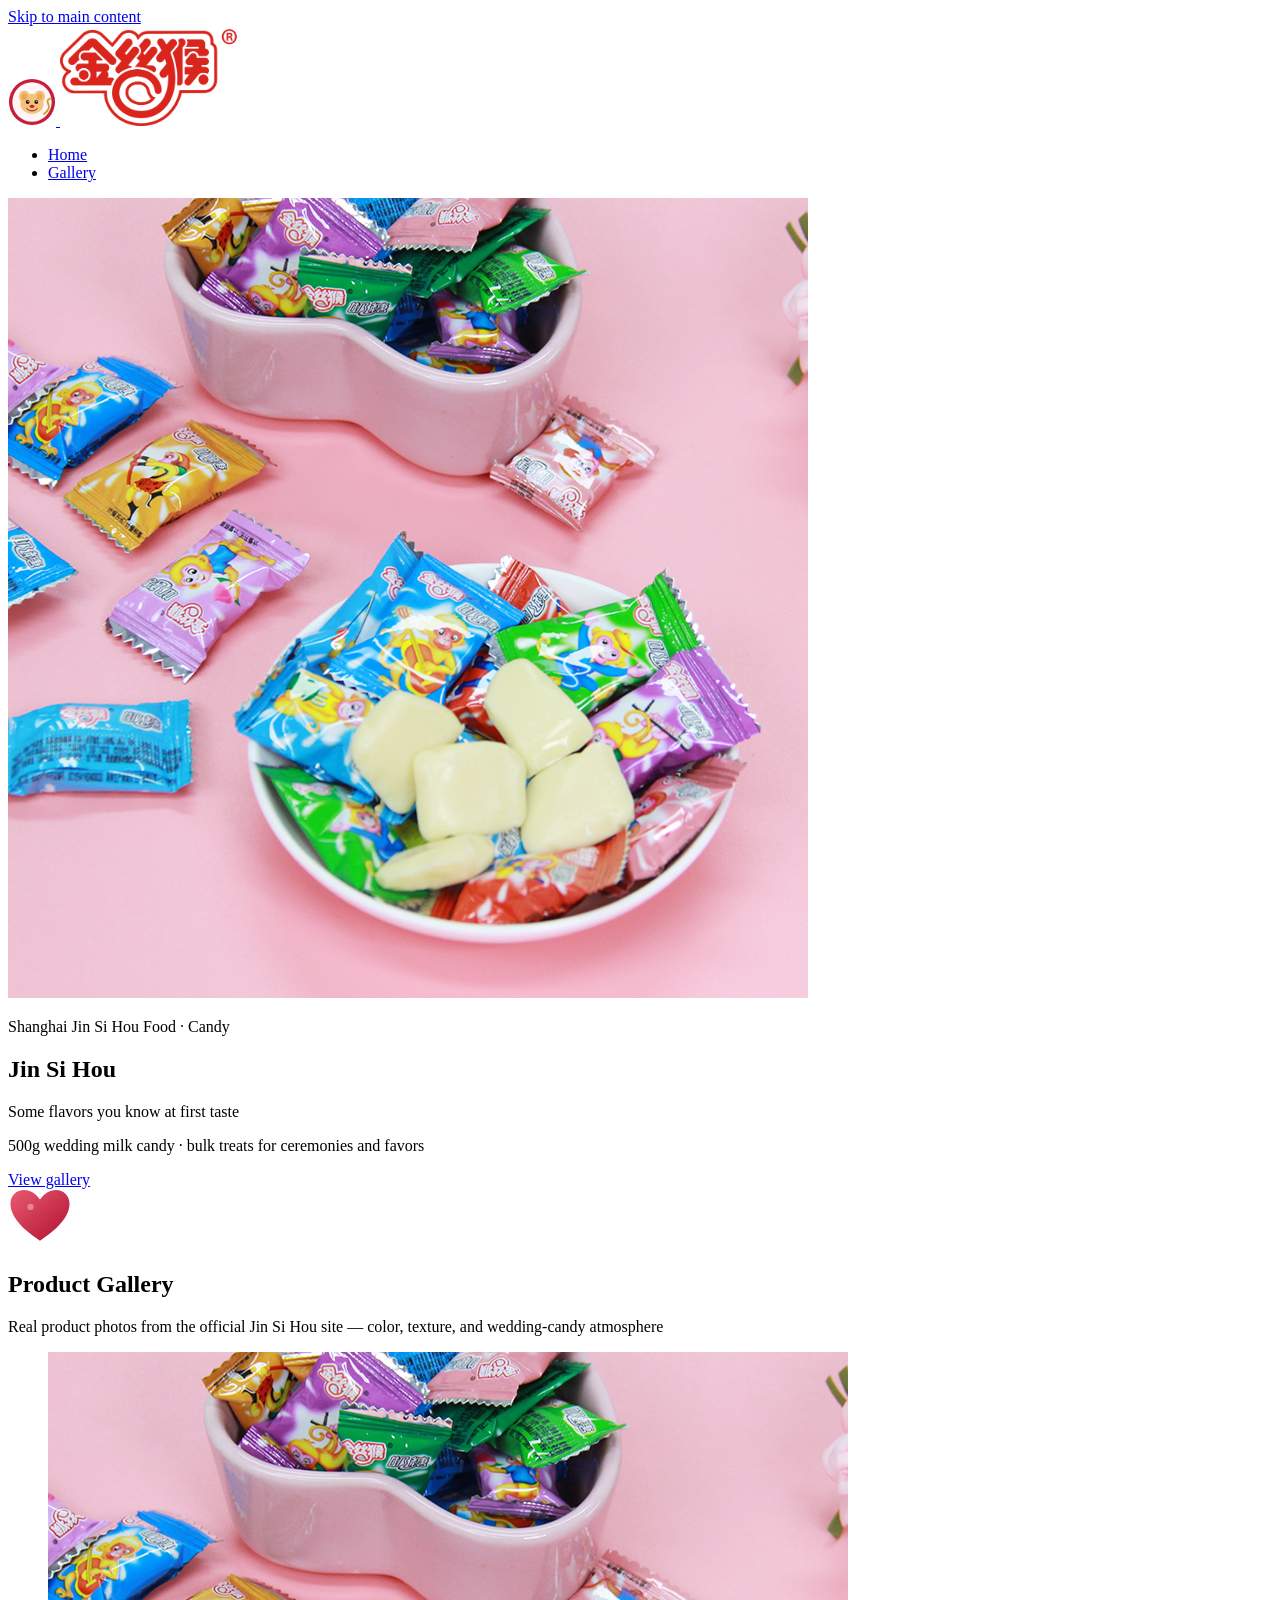
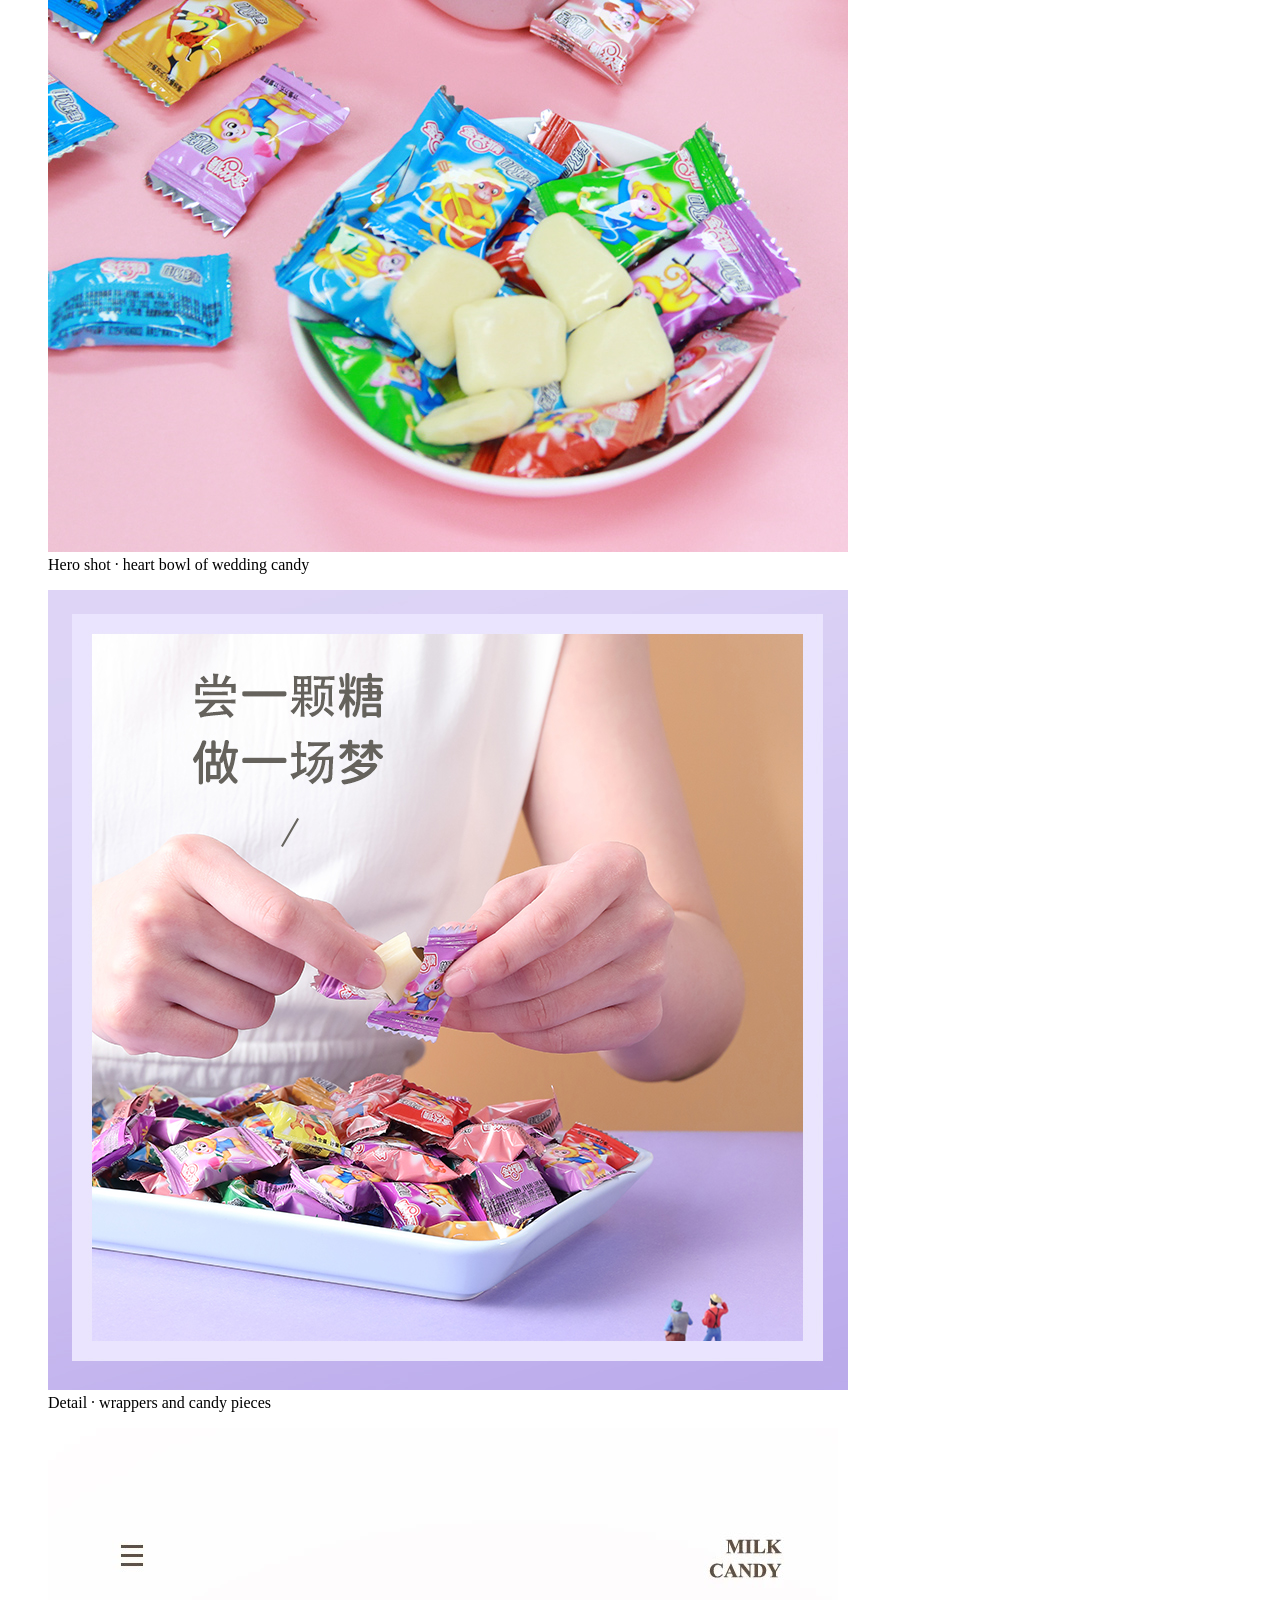
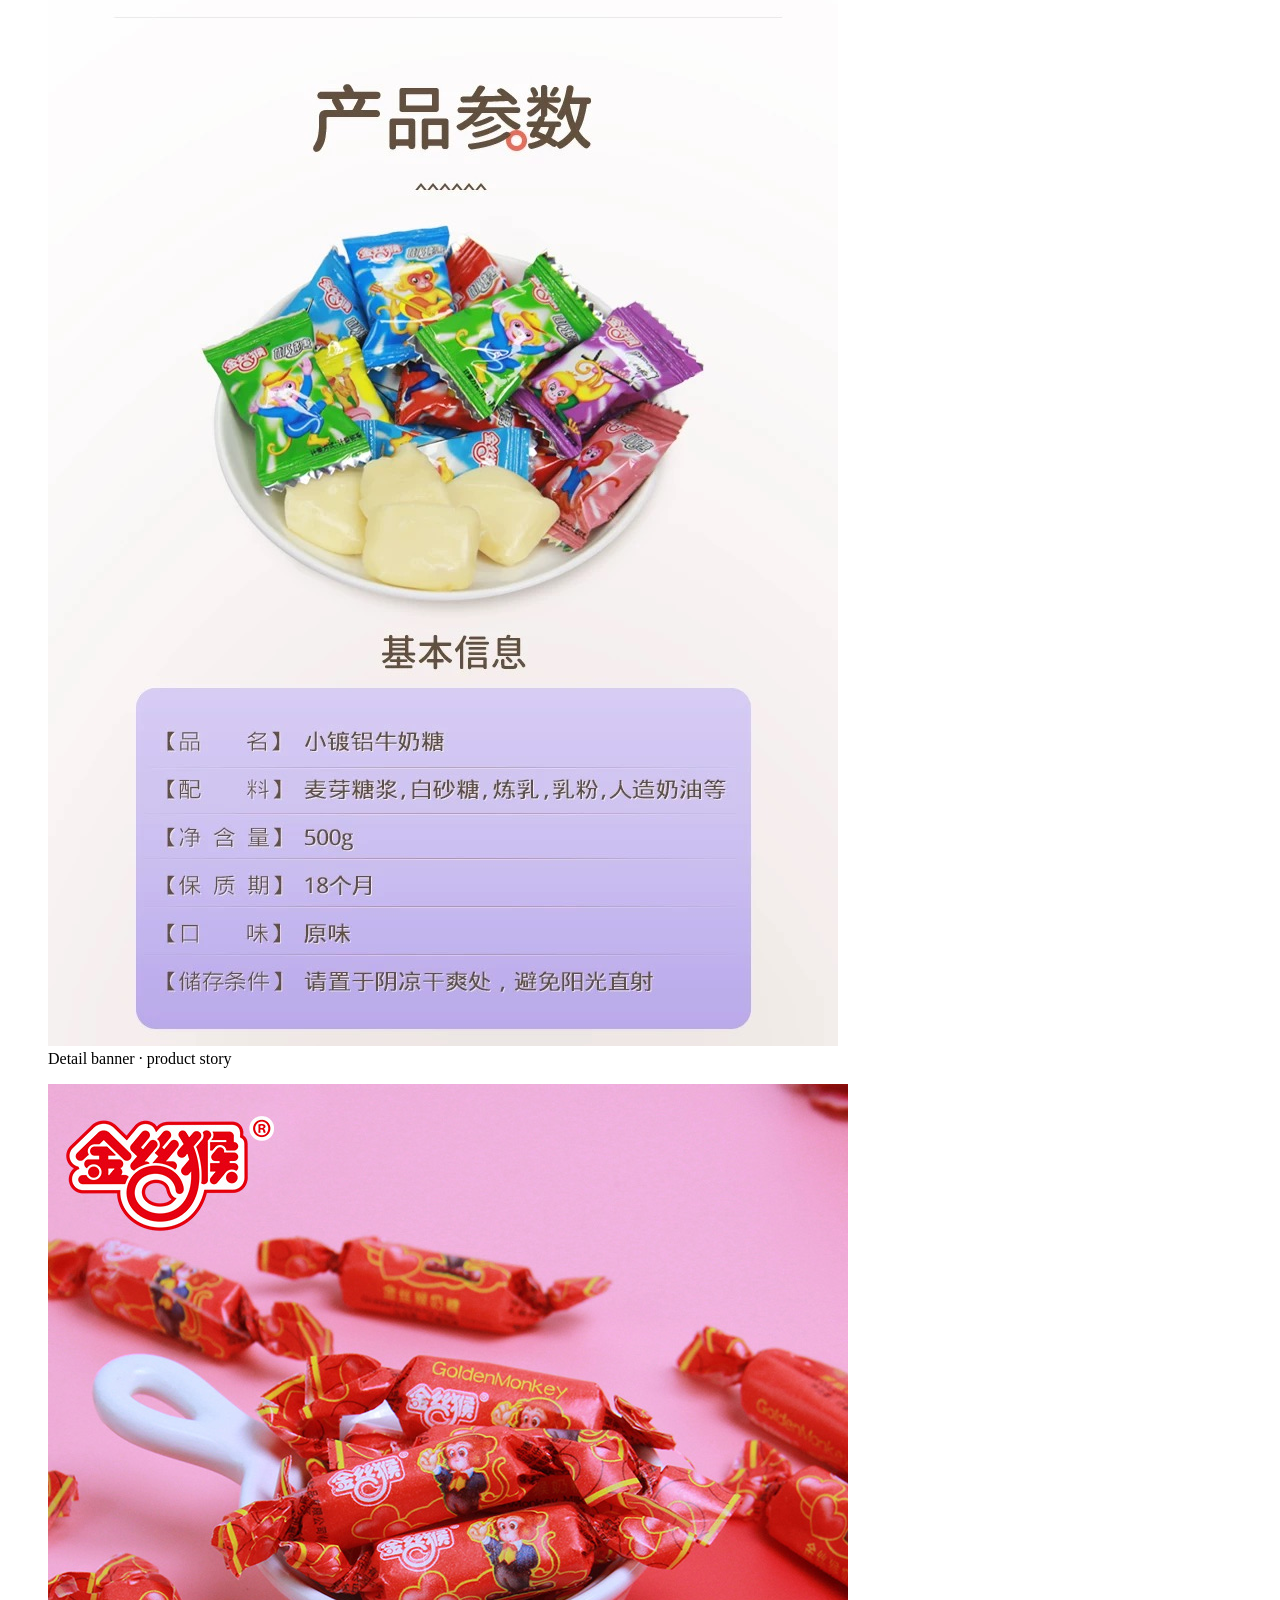
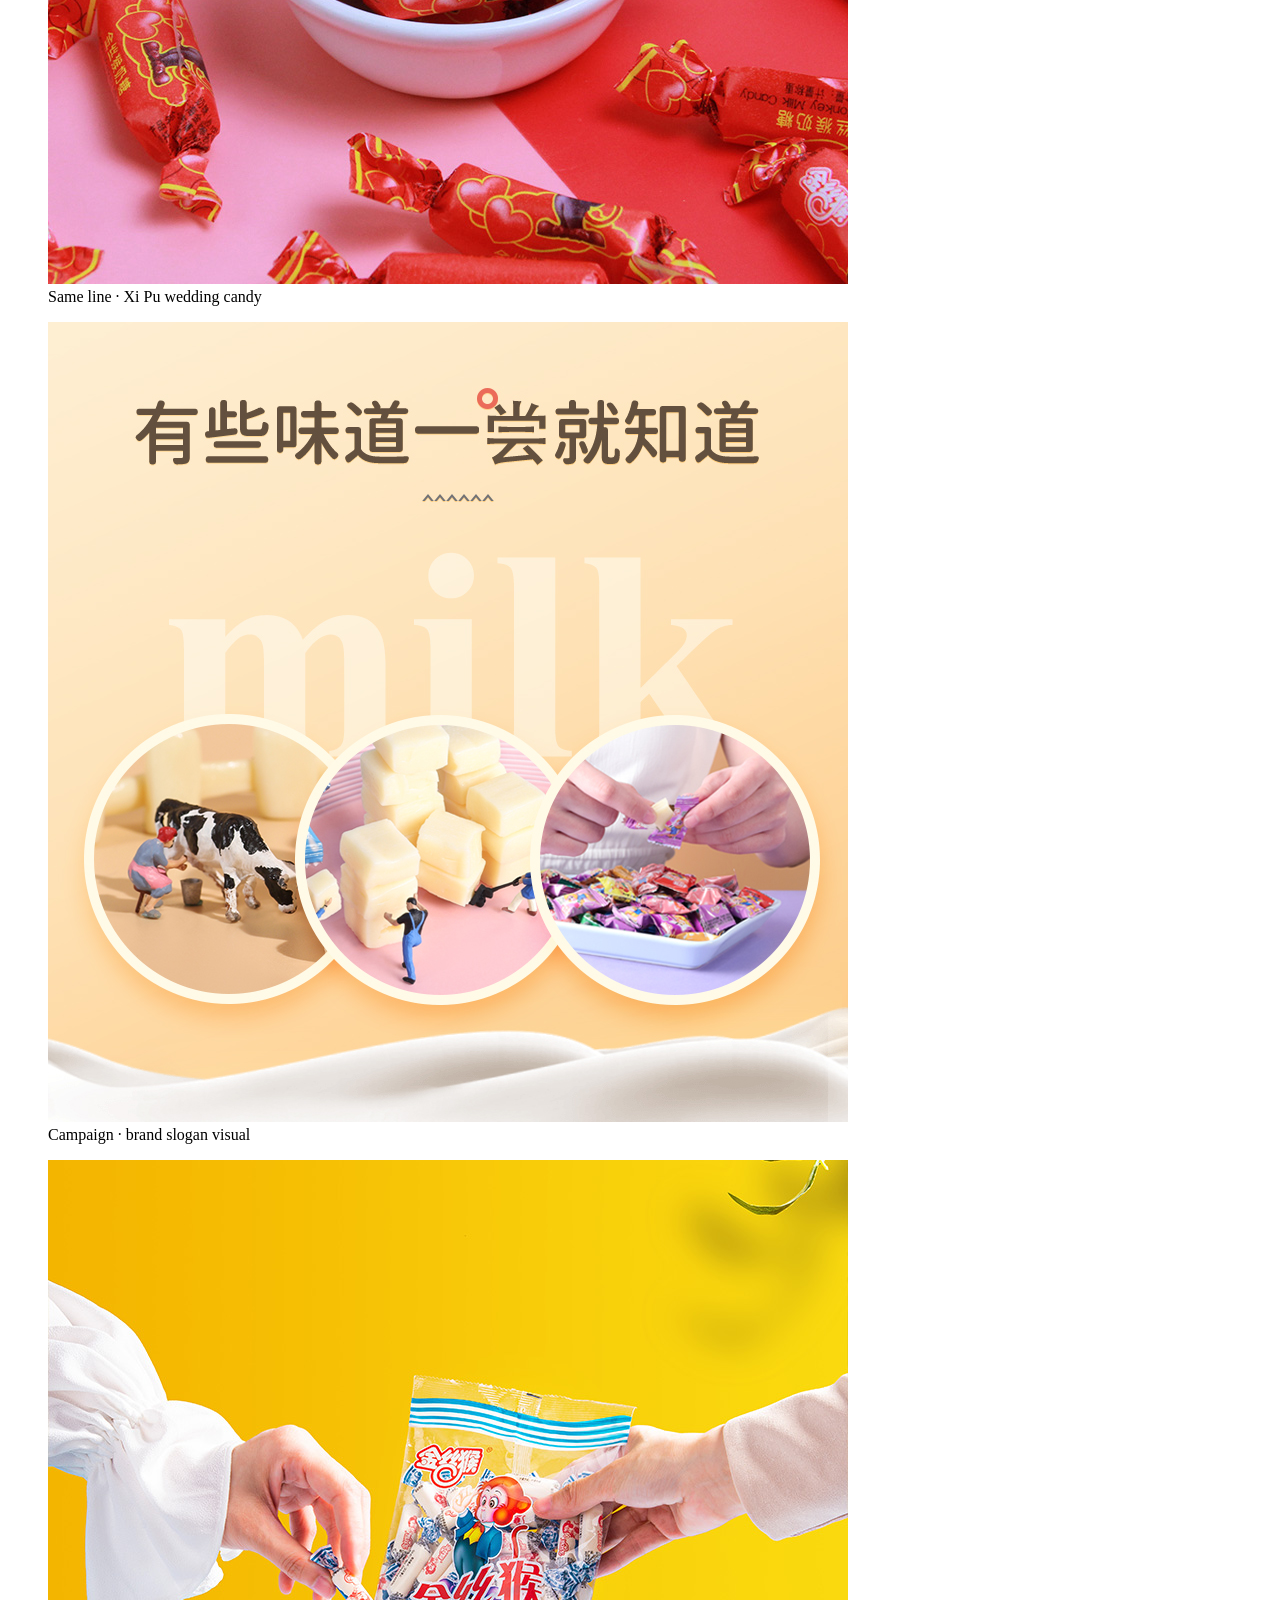
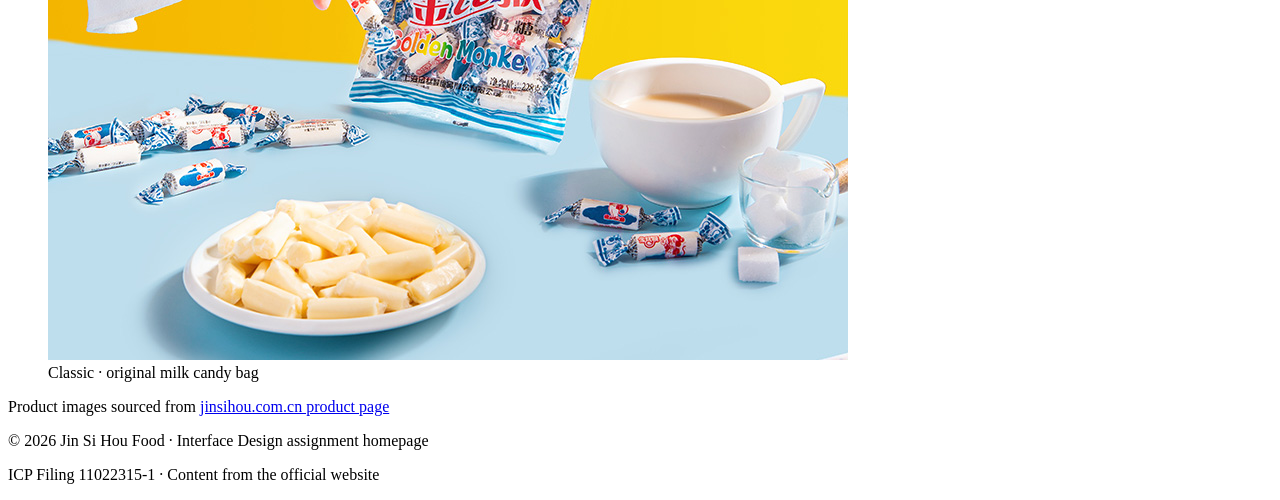
==== labs/interface-design/index.html @ 115ad5c9 "feat: add initial SVG assets and index.html for interface design" ====
<!doctype html>
<html lang="en">
	<head>
		<meta charset="UTF-8" />
		<meta name="viewport" content="width=device-width, initial-scale=1.0" />
		<meta
			name="description"
			content="Jin Si Hou 500g wedding milk candy — a classic Chinese milk candy for weddings, celebrations, and sweet favors."
		/>
		<meta
			name="keywords"
			content="Jin Si Hou, Golden Monkey, wedding candy, milk candy, Chinese candy, Shanghai Jin Si Hou Food"
		/>
		<meta name="author" content="Interface Design Assignment" />
		<meta name="robots" content="noindex, nofollow" />
		<title>Jin Si Hou Candy | Home</title>
		<!-- Two custom Google Fonts: display + body -->
		<link
			href="https://fonts.googleapis.com/css2?family=Fraunces:opsz,wght@9..144,500;9..144,700&amp;family=Outfit:wght@400;500;700&amp;display=swap"
			rel="stylesheet"
		/>
		<link rel="stylesheet" href="css/styles.css" />
	</head>
	<body>
		<!-- Skip link for keyboard / accessibility -->
		<a class="skip-link" href="#main-content">Skip to main content</a>

		<!--  SITE HEADER  -->
		<header class="site-header">
			<div class="header-inner">
				<a class="brand" href="#top" aria-label="Jin Si Hou Wedding Candy home">
					<img
						class="brand-mark"
						src="svg/monkey-mark.svg"
						width="48"
						height="48"
						alt="Jin Si Hou mascot mark"
					/>
					<img
						class="brand-logo"
						src="images/logo.png"
						width="180"
						height="100"
						alt="Jin Si Hou"
					/>
				</a>
				<!-- Primary navigation: Home + Gallery only -->
				<nav class="primary-nav" aria-label="Primary">
					<ul>
						<li><a href="#top">Home</a></li>
						<li><a href="#gallery">Gallery</a></li>
					</ul>
				</nav>
			</div>
		</header>

		<main id="main-content">
			<!--  HOME / HERO  -->
			<section class="hero" id="top" aria-labelledby="hero-heading">
				<div class="hero-media">
					<img
						src="images/product-main.jpg"
						width="800"
						height="800"
						alt="Colorful Jin Si Hou milk candy wrappers and creamy candies in a pink heart-shaped bowl"
					/>
				</div>
				<div class="hero-copy">
					<p class="hero-eyebrow">Shanghai Jin Si Hou Food · Candy</p>
					<h1 id="hero-heading">Jin Si Hou</h1>
					<p class="hero-tagline">Some flavors you know at first taste</p>
					<p class="hero-lead">
						500g wedding milk candy · bulk treats for ceremonies and favors
					</p>
					<div class="hero-actions">
						<a class="btn btn-primary" href="#gallery">View gallery</a>
					</div>
				</div>
				<!-- Floating SVG accents for engagement -->
				<img
					class="hero-deco hero-deco-heart"
					src="svg/candy-heart.svg"
					width="64"
					height="58"
					alt=""
					aria-hidden="true"
				/>
			
			</section>

			<!--  PRODUCT GALLERY  -->
			<section
				class="section gallery"
				id="gallery"
				aria-labelledby="gallery-heading"
			>
				<div class="section-inner">
					<header class="section-header">
						<h2 id="gallery-heading">Product Gallery</h2>
						<p>
							Real product photos from the official Jin Si Hou site — color,
							texture, and wedding-candy atmosphere
						</p>
					</header>
					<div class="gallery-grid">
						<figure>
							<img
								src="images/product-main.jpg"
								width="800"
								height="800"
								alt="Jin Si Hou milk candy in a heart-shaped bowl"
							/>
							<figcaption>Hero shot · heart bowl of wedding candy</figcaption>
						</figure>
						<figure>
							<img
								src="images/product-detail-2.jpg"
								width="800"
								height="800"
								alt="Close-up of Jin Si Hou milk candy packaging and pieces"
							/>
							<figcaption>Detail · wrappers and candy pieces</figcaption>
						</figure>
						<figure>
							<img
								src="images/product-banner.jpg"
								width="790"
								height="1218"
								alt="Jin Si Hou milk candy product detail banner"
							/>
							<figcaption>Detail banner · product story</figcaption>
						</figure>
						<figure>
							<img
								src="images/related-xipu.jpg"
								width="800"
								height="800"
								alt="Jin Si Hou Xi Pu wedding candy 500g"
							/>
							<figcaption>Same line · Xi Pu wedding candy</figcaption>
						</figure>
						<figure>
							<img
								src="images/product-detail-1.jpg"
								width="800"
								height="800"
								alt="Jin Si Hou campaign art: some flavors you know at first taste"
							/>
							<figcaption>Campaign · brand slogan visual</figcaption>
						</figure>
						<figure>
							<img
								src="images/related-classic.jpg"
								width="800"
								height="800"
								alt="Classic original-flavor Jin Si Hou milk candy bag"
							/>
							<figcaption>Classic · original milk candy bag</figcaption>
						</figure>
					</div>
					<p class="source-note gallery-source">
						Product images sourced from
						<a
							href="http://www.jinsihou.com.cn/page12?product_id=38"
							rel="noopener noreferrer"
							target="_blank"
							>jinsihou.com.cn product page</a
						>
					</p>
				</div>
			</section>
		</main>

		<!--  FOOTER: logo + company info + contact form  -->
		<footer class="site-footer">
			<div class="footer-bottom">
				<p>
					&copy; 2026 Jin Si Hou Food · Interface Design assignment homepage
				</p>
				<p>ICP Filing 11022315-1 · Content from the official website</p>
			</div>
		</footer>
	</body>
</html>
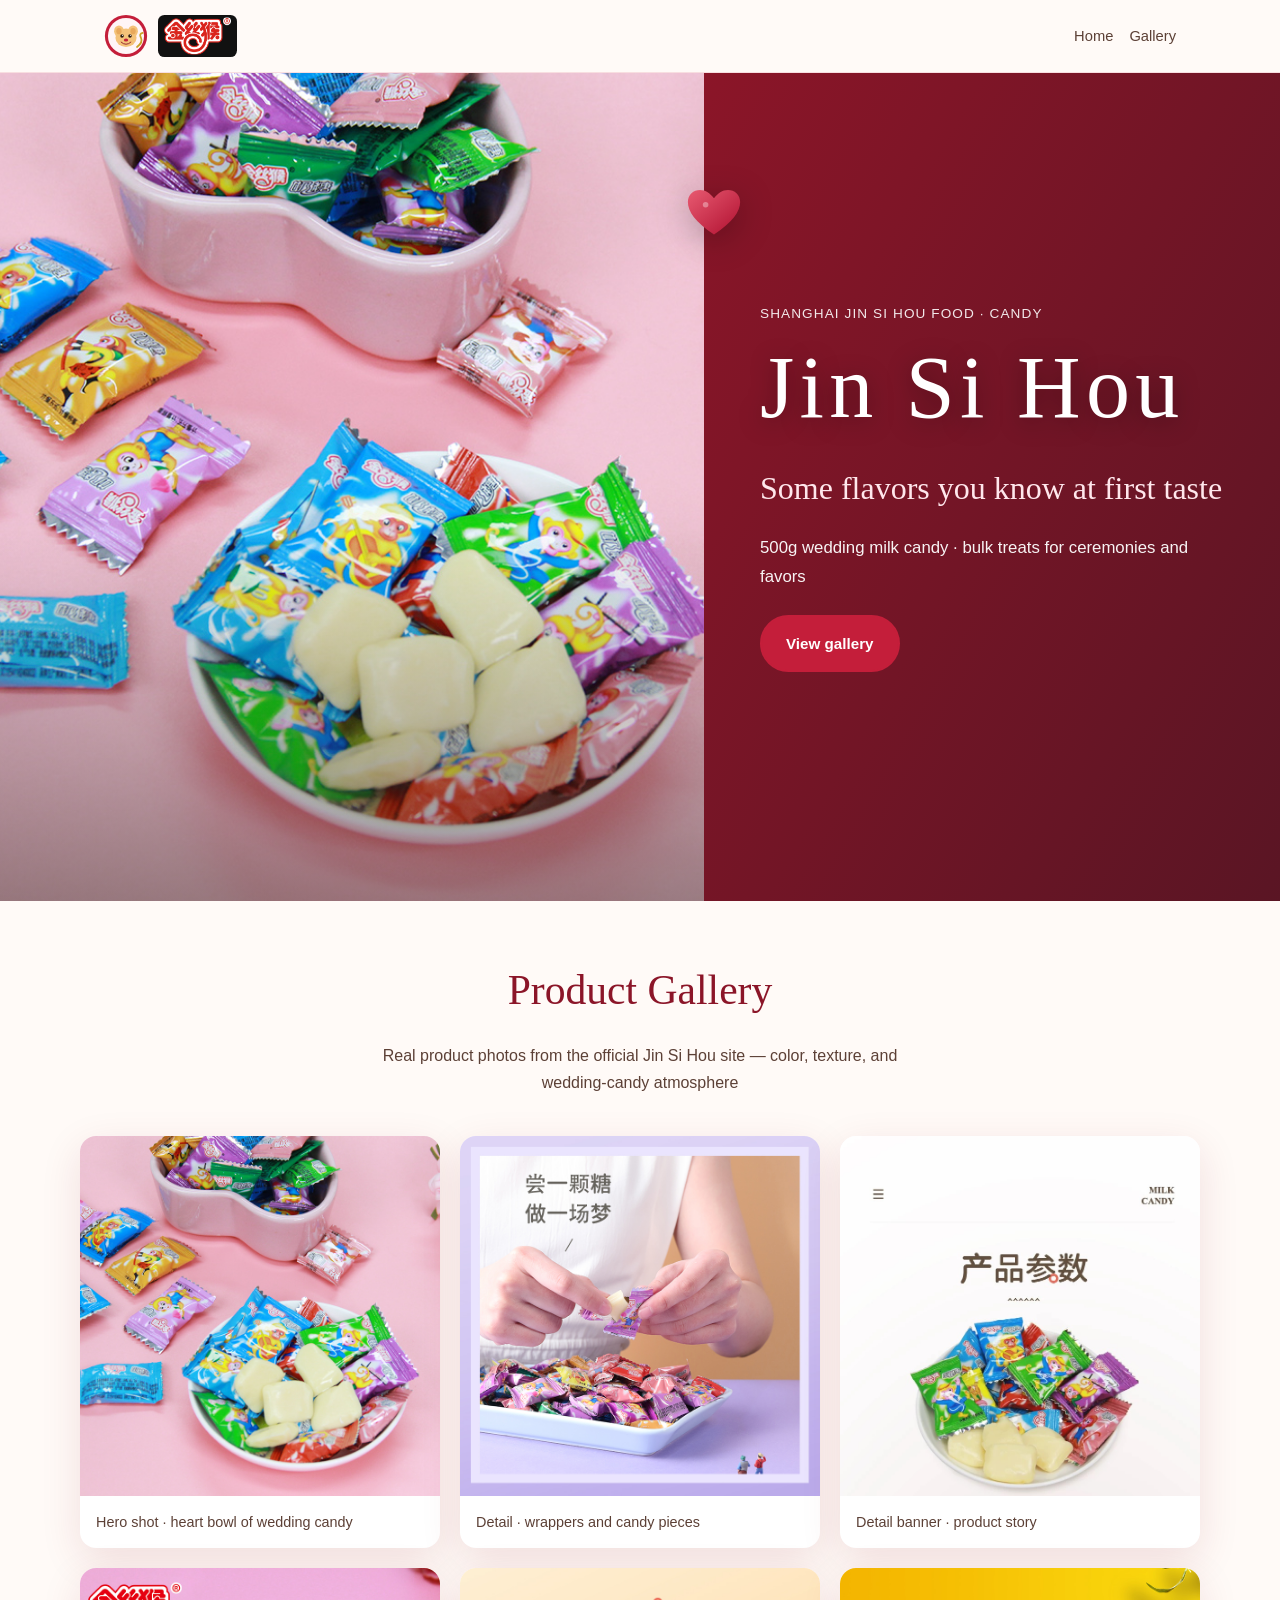
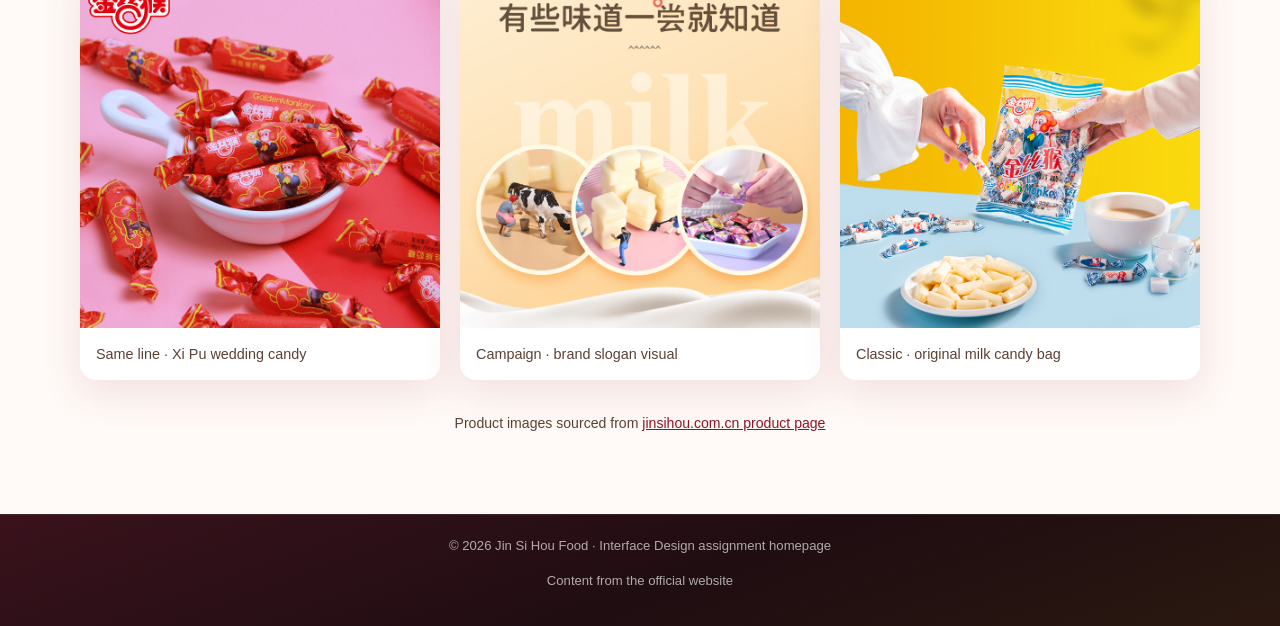
==== commit 45dabc68: "fix: update footer content to remove ICP filing information" ====
--- a/labs/interface-design/index.html
+++ b/labs/interface-design/index.html
@@ -177,7 +177,7 @@
 				<p>
 					&copy; 2026 Jin Si Hou Food · Interface Design assignment homepage
 				</p>
-				<p>ICP Filing 11022315-1 · Content from the official website</p>
+				<p>Content from the official website</p>
 			</div>
 		</footer>
 	</body>
--- a/labs/interface-design/css/styles.css
+++ b/labs/interface-design/css/styles.css
@@ -0,0 +1,683 @@
+/* ---------- CSS Custom Properties ---------- */
+:root {
+	--brand-red: #c41e3a;
+	--brand-red-dark: #8b1528;
+	--blush: #fff0f4;
+	--blush-deep: #ffd6e0;
+	--ink: #2a1810;
+	--ink-soft: #5c4036;
+	--gold: #c9a227;
+	--milk: #fffaf7;
+	--white: #ffffff;
+	--shadow: 0 12px 40px rgba(139, 21, 40, 0.12);
+	--radius: 1rem;
+	--font-display: 'Fraunces', Georgia, serif;
+	--font-body: 'Outfit', 'Segoe UI', sans-serif;
+	--max-width: 1120px;
+	--header-h: 4.5rem;
+}
+
+/* ---------- Reset & base ---------- */
+*,
+*::before,
+*::after {
+	box-sizing: border-box;
+}
+
+html {
+	scroll-behavior: smooth;
+}
+
+body {
+	margin: 0;
+	font-family: var(--font-body);
+	font-size: 1rem;
+	line-height: 1.7;
+	color: var(--ink);
+	background: var(--milk);
+}
+
+img {
+	max-width: 100%;
+	height: auto;
+	display: block;
+}
+
+a {
+	color: var(--brand-red-dark);
+}
+
+a:hover,
+a:focus-visible {
+	color: var(--brand-red);
+}
+
+h1,
+h2,
+h3 {
+	font-family: var(--font-display);
+	font-weight: 400;
+	line-height: 1.25;
+	margin: 0 0 0.6em;
+}
+
+p {
+	margin: 0 0 1em;
+}
+
+ul {
+	margin: 0;
+	padding: 0;
+	list-style: none;
+}
+
+/* Accessibility: skip link */
+.skip-link {
+	position: absolute;
+	left: -999px;
+	top: 0;
+	background: var(--brand-red);
+	color: var(--white);
+	padding: 0.75rem 1rem;
+	z-index: 1000;
+}
+
+.skip-link:focus {
+	left: 1rem;
+	top: 1rem;
+}
+
+/*  Buttons  */
+.btn {
+	display: inline-flex;
+	align-items: center;
+	justify-content: center;
+	gap: 0.4rem;
+	padding: 0.85rem 1.5rem;
+	border-radius: 999px;
+	border: 2px solid transparent;
+	font-family: var(--font-body);
+	font-weight: 700;
+	font-size: 0.95rem;
+	text-decoration: none;
+	cursor: pointer;
+	transition:
+		transform 0.2s ease,
+		background-color 0.2s ease,
+		color 0.2s ease,
+		border-color 0.2s ease;
+}
+
+.btn:hover,
+.btn:focus-visible {
+	transform: translateY(-2px);
+}
+
+.btn-primary {
+	background: var(--brand-red);
+	color: var(--white);
+	border-color: var(--brand-red);
+}
+
+.btn-primary:hover,
+.btn-primary:focus-visible {
+	background: var(--brand-red-dark);
+	border-color: var(--brand-red-dark);
+	color: var(--white);
+}
+
+.btn-ghost {
+	background: transparent;
+	color: var(--white);
+	border-color: rgba(255, 255, 255, 0.75);
+}
+
+.btn-ghost:hover,
+.btn-ghost:focus-visible {
+	background: rgba(255, 255, 255, 0.15);
+	color: var(--white);
+}
+
+/* ---------- Header ---------- */
+.site-header {
+	position: sticky;
+	top: 0;
+	z-index: 100;
+	background: rgba(255, 250, 247, 0.92);
+	backdrop-filter: blur(10px);
+	border-bottom: 1px solid rgba(196, 30, 58, 0.12);
+}
+
+.header-inner {
+	max-width: var(--max-width);
+	margin: 0 auto;
+	min-height: var(--header-h);
+	padding: 0.6rem 1.25rem;
+	display: flex;
+	align-items: center;
+	justify-content: space-between;
+	gap: 1rem;
+}
+
+.brand {
+	display: flex;
+	align-items: center;
+	gap: 0.65rem;
+	text-decoration: none;
+	color: inherit;
+}
+
+.brand-mark {
+	width: 44px;
+	height: 44px;
+	flex-shrink: 0;
+}
+
+.brand-logo {
+	width: auto;
+	height: 42px;
+	object-fit: contain;
+	/* Logo source has dark background — frame it cleanly */
+	background: #111;
+	border-radius: 0.4rem;
+	padding: 0.15rem 0.35rem;
+}
+
+.primary-nav ul {
+	display: flex;
+	flex-wrap: wrap;
+	gap: 0.35rem 1rem;
+	justify-content: flex-end;
+}
+
+.primary-nav a {
+	font-size: 0.92rem;
+	font-weight: 500;
+	text-decoration: none;
+	color: var(--ink-soft);
+}
+
+.primary-nav a:hover,
+.primary-nav a:focus-visible {
+	color: var(--brand-red);
+}
+
+.hero {
+	position: relative;
+	display: grid;
+	min-height: calc(100vh - var(--header-h));
+	overflow: hidden;
+	background: var(--brand-red-dark);
+}
+
+.hero-media {
+	position: absolute;
+	inset: 0;
+}
+
+.hero-media img {
+	width: 100%;
+	height: 100%;
+	object-fit: cover;
+	object-position: center;
+}
+
+/* Soft gradient overlay so brand text stays readable */
+.hero-media::after {
+	content: '';
+	position: absolute;
+	inset: 0;
+	background: linear-gradient(
+		180deg,
+		transparent 55%,
+		rgba(42, 24, 16, 0.45) 100%
+	);
+}
+
+.hero-copy {
+	position: relative;
+	z-index: 2;
+	align-self: end;
+	max-width: 36rem;
+	padding: 3.5rem 1.5rem 3rem;
+	color: var(--white);
+}
+
+.hero-eyebrow {
+	margin: 0 0 0.5rem;
+	font-size: 0.85rem;
+	letter-spacing: 0.08em;
+	text-transform: uppercase;
+	opacity: 0.9;
+}
+
+.hero-copy h1 {
+	font-size: clamp(3rem, 10vw, 5.5rem);
+	margin: 0 0 0.2em;
+	letter-spacing: 0.06em;
+	text-shadow: 0 4px 24px rgba(0, 0, 0, 0.35);
+}
+
+.hero-tagline {
+	font-family: var(--font-display);
+	font-size: clamp(1.35rem, 3.5vw, 2rem);
+	margin: 0 0 0.6em;
+	color: #ffe7ec;
+}
+
+.hero-lead {
+	margin: 0 0 1.5rem;
+	font-size: 1.05rem;
+	max-width: 28rem;
+	opacity: 0.95;
+}
+
+.hero-actions {
+	display: flex;
+	flex-wrap: wrap;
+	gap: 0.75rem;
+}
+
+/* Decorative SVG motion accents */
+.hero-deco {
+	position: absolute;
+	z-index: 2;
+	/* Decorative only; keep out of tab order via aria-hidden in HTML */
+	filter: drop-shadow(0 8px 16px rgba(0, 0, 0, 0.25));
+	animation: floaty 4.5s ease-in-out infinite;
+}
+
+.hero-deco-heart {
+	top: 18%;
+	right: 12%;
+	width: 56px;
+}
+
+.hero-deco-candy {
+	bottom: 22%;
+	right: 8%;
+	width: 90px;
+	animation-delay: 1.2s;
+}
+
+@keyframes floaty {
+	0%,
+	100% {
+		transform: translateY(0);
+	}
+	50% {
+		transform: translateY(-12px);
+	}
+}
+
+/*  Shared section layout  */
+.section {
+	padding: 4rem 1.25rem;
+}
+
+.section-inner {
+	max-width: var(--max-width);
+	margin: 0 auto;
+}
+
+.section-header {
+	text-align: center;
+	margin-bottom: 2.5rem;
+}
+
+.section-header-left {
+	text-align: left;
+}
+
+.section-header h2 {
+	font-size: clamp(1.8rem, 4vw, 2.6rem);
+	color: var(--brand-red-dark);
+}
+
+.section-header p {
+	color: var(--ink-soft);
+	max-width: 36rem;
+	margin-left: auto;
+	margin-right: auto;
+}
+
+.section-header-left p {
+	margin-left: 0;
+}
+
+.section-icon {
+	margin: 0 auto 0.75rem;
+}
+
+.eyebrow {
+	font-size: 0.8rem;
+	letter-spacing: 0.12em;
+	text-transform: uppercase;
+	color: var(--gold);
+	margin-bottom: 0.35rem;
+}
+
+/* ---------- Product feature ---------- */
+.product {
+	background: var(--blush);
+}
+
+.product-feature {
+	display: grid;
+	gap: 2rem;
+	align-items: center;
+	margin-bottom: 3rem;
+}
+
+.product-feature-media {
+	margin: 0;
+	border-radius: var(--radius);
+	overflow: hidden;
+	box-shadow: var(--shadow);
+	background: var(--white);
+}
+
+.product-feature-media img {
+	width: 100%;
+}
+
+.product-feature-media figcaption {
+	padding: 0.75rem 1rem;
+	font-size: 0.9rem;
+	color: var(--ink-soft);
+}
+
+.product-feature-body h3 {
+	font-size: 1.75rem;
+	color: var(--brand-red-dark);
+}
+
+.feature-list {
+	display: grid;
+	gap: 0.85rem;
+	margin: 1.5rem 0;
+}
+
+.feature-list li {
+	display: grid;
+	grid-template-columns: 5.5rem 1fr;
+	gap: 0.75rem;
+	padding: 0.85rem 1rem;
+	background: var(--white);
+	border-radius: 0.75rem;
+	border-left: 4px solid var(--brand-red);
+}
+
+.feature-list strong {
+	color: var(--brand-red);
+}
+
+.source-note {
+	font-size: 0.88rem;
+	color: var(--ink-soft);
+}
+
+/* Reason cards — interaction containers for scanning benefits */
+.reason-grid {
+	display: grid;
+	gap: 1.25rem;
+}
+
+.reason-card {
+	background: var(--white);
+	border-radius: var(--radius);
+	padding: 1.5rem;
+	box-shadow: var(--shadow);
+	transition: transform 0.25s ease;
+}
+
+.reason-card:hover {
+	transform: translateY(-4px);
+}
+
+.reason-card img {
+	margin-bottom: 0.75rem;
+}
+
+.reason-card h3 {
+	font-size: 1.35rem;
+	color: var(--brand-red-dark);
+}
+
+/* ---------- Gallery ---------- */
+.gallery-grid {
+	display: grid;
+	gap: 1.25rem;
+}
+
+.gallery-grid figure {
+	margin: 0;
+	background: var(--white);
+	border-radius: var(--radius);
+	overflow: hidden;
+	box-shadow: var(--shadow);
+}
+
+.gallery-grid img {
+	width: 100%;
+	aspect-ratio: 1 / 1;
+	object-fit: cover;
+}
+
+/* Tall banner image gets a different crop treatment */
+.gallery-grid figure:nth-child(3) img {
+	aspect-ratio: 3 / 4;
+	object-position: top;
+}
+
+.gallery-grid figcaption {
+	padding: 0.85rem 1rem;
+	font-size: 0.9rem;
+	color: var(--ink-soft);
+}
+
+.gallery-source {
+	text-align: center;
+	margin-top: 2rem;
+	font-size: 0.88rem;
+	color: var(--ink-soft);
+}
+
+/*  Brand story  */
+.story-layout {
+	display: grid;
+	gap: 2rem;
+}
+
+.story-copy h3 {
+	font-size: 1.5rem;
+	color: var(--brand-red-dark);
+}
+
+.story-aside {
+	background: var(--brand-red-dark);
+	color: var(--white);
+	border-radius: var(--radius);
+	padding: 1.75rem;
+}
+
+.story-aside h3 {
+	color: #ffe7ec;
+}
+
+.category-list {
+	display: flex;
+	flex-wrap: wrap;
+	gap: 0.5rem;
+	margin: 1rem 0 1.5rem;
+}
+
+.category-list li {
+	padding: 0.35rem 0.75rem;
+	border: 1px solid rgba(255, 255, 255, 0.35);
+	border-radius: 999px;
+	font-size: 0.85rem;
+}
+
+/* Related products  */
+.related {
+	background: var(--blush);
+}
+
+.related-grid {
+	display: grid;
+	gap: 1.25rem;
+}
+
+.related-grid article {
+	background: var(--white);
+	border-radius: var(--radius);
+	overflow: hidden;
+	box-shadow: var(--shadow);
+	transition: transform 0.25s ease;
+}
+
+.related-grid article:hover {
+	transform: translateY(-4px);
+}
+
+.related-grid img {
+	width: 100%;
+	aspect-ratio: 1 / 1;
+	object-fit: cover;
+}
+
+.related-grid h3,
+.related-grid p {
+	padding-left: 1rem;
+	padding-right: 1rem;
+}
+
+.related-grid h3 {
+	margin-top: 1rem;
+	font-size: 1.2rem;
+	color: var(--brand-red-dark);
+}
+
+.related-grid p {
+	padding-bottom: 1.25rem;
+	font-size: 0.92rem;
+	color: var(--ink-soft);
+}
+
+/* ---------- Footer ---------- */
+.site-footer {
+	background: linear-gradient(160deg, #3a121c 0%, #1f0d12 55%, #2a1810 100%);
+	color: rgba(255, 255, 255, 0.92);
+}
+
+.footer-bottom {
+	border-top: 1px solid rgba(255, 255, 255, 0.12);
+	padding: 1.25rem;
+	text-align: center;
+	font-size: 0.82rem;
+	opacity: 0.7;
+}
+
+/* 
+   Responsive breakpoints — major viewports
+ */
+@media (min-width: 768px) {
+	.hero-copy {
+		padding: 4.5rem 3rem 4rem;
+	}
+
+	.product-feature {
+		grid-template-columns: 1fr 1fr;
+	}
+
+	.reason-grid {
+		grid-template-columns: repeat(3, 1fr);
+	}
+
+	.gallery-grid {
+		grid-template-columns: repeat(2, 1fr);
+	}
+}
+
+/* Desktop */
+@media (min-width: 1024px) {
+	.header-inner {
+		padding-left: 1.5rem;
+		padding-right: 1.5rem;
+	}
+
+	.hero {
+		grid-template-columns: 1.1fr 0.9fr;
+	}
+
+	.hero-media {
+		position: relative;
+		min-height: calc(100vh - var(--header-h));
+	}
+
+	.hero-copy {
+		align-self: center;
+		background: linear-gradient(120deg, var(--brand-red-dark), #5a1524);
+		min-height: calc(100vh - var(--header-h));
+		display: flex;
+		flex-direction: column;
+		justify-content: center;
+		padding: 3rem 3.5rem;
+		max-width: none;
+	}
+
+	.hero-deco-heart {
+		right: 42%;
+		top: 14%;
+	}
+
+	.hero-deco-candy {
+		right: 8%;
+		bottom: 18%;
+	}
+
+	.gallery-grid {
+		grid-template-columns: repeat(3, 1fr);
+	}
+
+	.gallery-grid figure:nth-child(3) img {
+		aspect-ratio: 1 / 1;
+	}
+
+	.related-grid {
+		grid-template-columns: repeat(4, 1fr);
+	}
+
+	.footer-inner {
+		grid-template-columns: 0.9fr 1.1fr 1.1fr;
+	}
+
+	.footer-form-wrap {
+		grid-column: auto;
+	}
+}
+
+/* Small phones */
+@media (max-width: 480px) {
+	.primary-nav ul {
+		gap: 0.25rem 0.65rem;
+	}
+
+	.primary-nav a {
+		font-size: 0.8rem;
+	}
+
+	.brand-logo {
+		height: 34px;
+	}
+
+	.feature-list li {
+		grid-template-columns: 1fr;
+	}
+
+	.hero-deco {
+		display: none; /* reduce clutter on very small screens */
+	}
+}
+
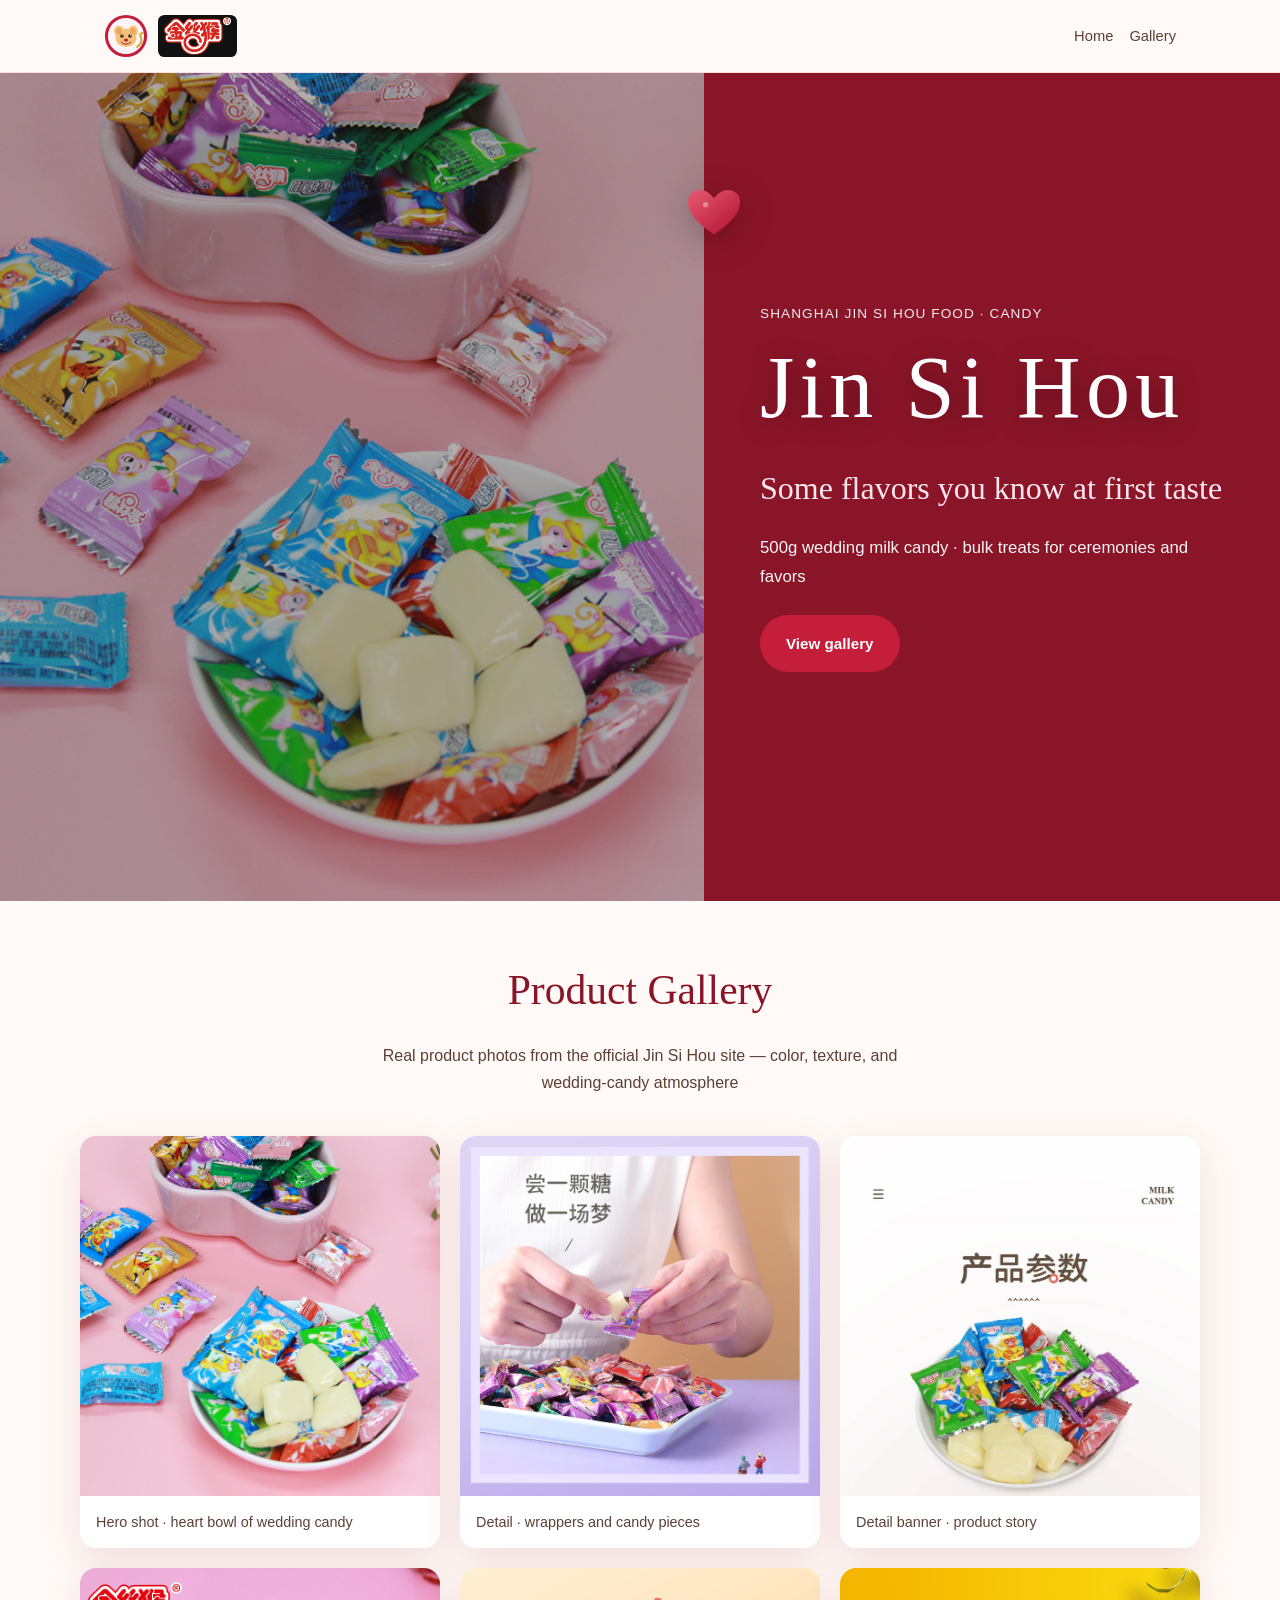
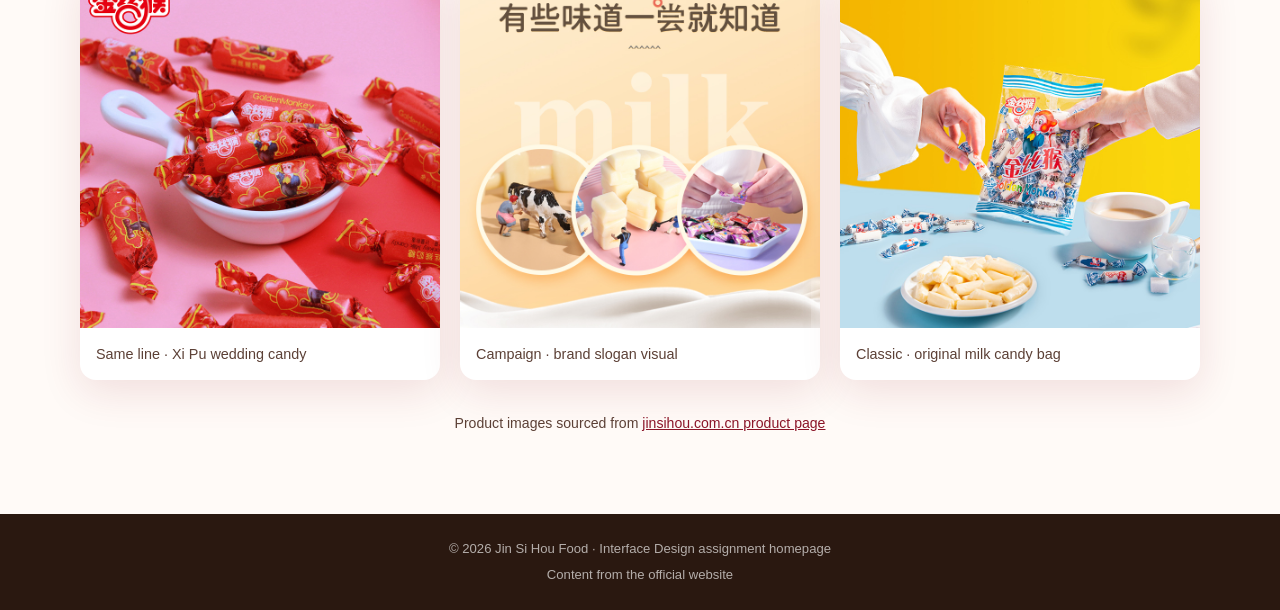
==== commit 953ad624: "refactor: clean up styles and remove unused SVG assets" ====
--- a/labs/interface-design/index.html
+++ b/labs/interface-design/index.html
@@ -76,7 +76,7 @@
 						<a class="btn btn-primary" href="#gallery">View gallery</a>
 					</div>
 				</div>
-				<!-- Floating SVG accents for engagement -->
+				<!-- Floating SVG accent for engagement -->
 				<img
 					class="hero-deco hero-deco-heart"
 					src="svg/candy-heart.svg"
@@ -85,7 +85,6 @@
 					alt=""
 					aria-hidden="true"
 				/>
-			
 			</section>
 
 			<!--  PRODUCT GALLERY  -->
--- a/labs/interface-design/css/styles.css
+++ b/labs/interface-design/css/styles.css
@@ -1,12 +1,8 @@
-/* ---------- CSS Custom Properties ---------- */
 :root {
 	--brand-red: #c41e3a;
 	--brand-red-dark: #8b1528;
-	--blush: #fff0f4;
-	--blush-deep: #ffd6e0;
 	--ink: #2a1810;
 	--ink-soft: #5c4036;
-	--gold: #c9a227;
 	--milk: #fffaf7;
 	--white: #ffffff;
 	--shadow: 0 12px 40px rgba(139, 21, 40, 0.12);
@@ -17,7 +13,6 @@
 	--header-h: 4.5rem;
 }
 
-/* ---------- Reset & base ---------- */
 *,
 *::before,
 *::after {
@@ -53,8 +48,7 @@
 }
 
 h1,
-h2,
-h3 {
+h2 {
 	font-family: var(--font-display);
 	font-weight: 400;
 	line-height: 1.25;
@@ -71,7 +65,6 @@
 	list-style: none;
 }
 
-/* Accessibility: skip link */
 .skip-link {
 	position: absolute;
 	left: -999px;
@@ -87,12 +80,10 @@
 	top: 1rem;
 }
 
-/*  Buttons  */
 .btn {
 	display: inline-flex;
 	align-items: center;
 	justify-content: center;
-	gap: 0.4rem;
 	padding: 0.85rem 1.5rem;
 	border-radius: 999px;
 	border: 2px solid transparent;
@@ -126,19 +117,6 @@
 	color: var(--white);
 }
 
-.btn-ghost {
-	background: transparent;
-	color: var(--white);
-	border-color: rgba(255, 255, 255, 0.75);
-}
-
-.btn-ghost:hover,
-.btn-ghost:focus-visible {
-	background: rgba(255, 255, 255, 0.15);
-	color: var(--white);
-}
-
-/* ---------- Header ---------- */
 .site-header {
 	position: sticky;
 	top: 0;
@@ -177,7 +155,6 @@
 	width: auto;
 	height: 42px;
 	object-fit: contain;
-	/* Logo source has dark background — frame it cleanly */
 	background: #111;
 	border-radius: 0.4rem;
 	padding: 0.15rem 0.35rem;
@@ -222,16 +199,11 @@
 	object-position: center;
 }
 
-/* Soft gradient overlay so brand text stays readable */
 .hero-media::after {
 	content: '';
 	position: absolute;
 	inset: 0;
-	background: linear-gradient(
-		180deg,
-		transparent 55%,
-		rgba(42, 24, 16, 0.45) 100%
-	);
+	background: rgba(42, 24, 16, 0.35);
 }
 
 .hero-copy {
@@ -278,11 +250,9 @@
 	gap: 0.75rem;
 }
 
-/* Decorative SVG motion accents */
 .hero-deco {
 	position: absolute;
 	z-index: 2;
-	/* Decorative only; keep out of tab order via aria-hidden in HTML */
 	filter: drop-shadow(0 8px 16px rgba(0, 0, 0, 0.25));
 	animation: floaty 4.5s ease-in-out infinite;
 }
@@ -293,13 +263,6 @@
 	width: 56px;
 }
 
-.hero-deco-candy {
-	bottom: 22%;
-	right: 8%;
-	width: 90px;
-	animation-delay: 1.2s;
-}
-
 @keyframes floaty {
 	0%,
 	100% {
@@ -310,7 +273,6 @@
 	}
 }
 
-/*  Shared section layout  */
 .section {
 	padding: 4rem 1.25rem;
 }
@@ -323,10 +285,6 @@
 .section-header {
 	text-align: center;
 	margin-bottom: 2.5rem;
-}
-
-.section-header-left {
-	text-align: left;
 }
 
 .section-header h2 {
@@ -341,110 +299,11 @@
 	margin-right: auto;
 }
 
-.section-header-left p {
-	margin-left: 0;
-}
-
-.section-icon {
-	margin: 0 auto 0.75rem;
-}
-
-.eyebrow {
-	font-size: 0.8rem;
-	letter-spacing: 0.12em;
-	text-transform: uppercase;
-	color: var(--gold);
-	margin-bottom: 0.35rem;
-}
-
-/* ---------- Product feature ---------- */
-.product {
-	background: var(--blush);
-}
-
-.product-feature {
-	display: grid;
-	gap: 2rem;
-	align-items: center;
-	margin-bottom: 3rem;
-}
-
-.product-feature-media {
-	margin: 0;
-	border-radius: var(--radius);
-	overflow: hidden;
-	box-shadow: var(--shadow);
-	background: var(--white);
-}
-
-.product-feature-media img {
-	width: 100%;
-}
-
-.product-feature-media figcaption {
-	padding: 0.75rem 1rem;
-	font-size: 0.9rem;
-	color: var(--ink-soft);
-}
-
-.product-feature-body h3 {
-	font-size: 1.75rem;
-	color: var(--brand-red-dark);
-}
-
-.feature-list {
-	display: grid;
-	gap: 0.85rem;
-	margin: 1.5rem 0;
-}
-
-.feature-list li {
-	display: grid;
-	grid-template-columns: 5.5rem 1fr;
-	gap: 0.75rem;
-	padding: 0.85rem 1rem;
-	background: var(--white);
-	border-radius: 0.75rem;
-	border-left: 4px solid var(--brand-red);
-}
-
-.feature-list strong {
-	color: var(--brand-red);
-}
-
 .source-note {
 	font-size: 0.88rem;
 	color: var(--ink-soft);
 }
 
-/* Reason cards — interaction containers for scanning benefits */
-.reason-grid {
-	display: grid;
-	gap: 1.25rem;
-}
-
-.reason-card {
-	background: var(--white);
-	border-radius: var(--radius);
-	padding: 1.5rem;
-	box-shadow: var(--shadow);
-	transition: transform 0.25s ease;
-}
-
-.reason-card:hover {
-	transform: translateY(-4px);
-}
-
-.reason-card img {
-	margin-bottom: 0.75rem;
-}
-
-.reason-card h3 {
-	font-size: 1.35rem;
-	color: var(--brand-red-dark);
-}
-
-/* ---------- Gallery ---------- */
 .gallery-grid {
 	display: grid;
 	gap: 1.25rem;
@@ -464,7 +323,6 @@
 	object-fit: cover;
 }
 
-/* Tall banner image gets a different crop treatment */
 .gallery-grid figure:nth-child(3) img {
 	aspect-ratio: 3 / 4;
 	object-position: top;
@@ -483,124 +341,32 @@
 	color: var(--ink-soft);
 }
 
-/*  Brand story  */
-.story-layout {
-	display: grid;
-	gap: 2rem;
-}
-
-.story-copy h3 {
-	font-size: 1.5rem;
-	color: var(--brand-red-dark);
-}
-
-.story-aside {
-	background: var(--brand-red-dark);
-	color: var(--white);
-	border-radius: var(--radius);
-	padding: 1.75rem;
-}
-
-.story-aside h3 {
-	color: #ffe7ec;
-}
-
-.category-list {
-	display: flex;
-	flex-wrap: wrap;
-	gap: 0.5rem;
-	margin: 1rem 0 1.5rem;
-}
-
-.category-list li {
-	padding: 0.35rem 0.75rem;
-	border: 1px solid rgba(255, 255, 255, 0.35);
-	border-radius: 999px;
-	font-size: 0.85rem;
-}
-
-/* Related products  */
-.related {
-	background: var(--blush);
-}
-
-.related-grid {
-	display: grid;
-	gap: 1.25rem;
-}
-
-.related-grid article {
-	background: var(--white);
-	border-radius: var(--radius);
-	overflow: hidden;
-	box-shadow: var(--shadow);
-	transition: transform 0.25s ease;
-}
-
-.related-grid article:hover {
-	transform: translateY(-4px);
-}
-
-.related-grid img {
-	width: 100%;
-	aspect-ratio: 1 / 1;
-	object-fit: cover;
-}
-
-.related-grid h3,
-.related-grid p {
-	padding-left: 1rem;
-	padding-right: 1rem;
-}
-
-.related-grid h3 {
-	margin-top: 1rem;
-	font-size: 1.2rem;
-	color: var(--brand-red-dark);
-}
-
-.related-grid p {
-	padding-bottom: 1.25rem;
-	font-size: 0.92rem;
-	color: var(--ink-soft);
-}
-
-/* ---------- Footer ---------- */
 .site-footer {
-	background: linear-gradient(160deg, #3a121c 0%, #1f0d12 55%, #2a1810 100%);
+	background: #2a1810;
 	color: rgba(255, 255, 255, 0.92);
 }
 
 .footer-bottom {
-	border-top: 1px solid rgba(255, 255, 255, 0.12);
 	padding: 1.25rem;
 	text-align: center;
 	font-size: 0.82rem;
 	opacity: 0.7;
 }
 
-/* 
-   Responsive breakpoints — major viewports
- */
+.footer-bottom p {
+	margin: 0.25rem 0;
+}
+
 @media (min-width: 768px) {
 	.hero-copy {
 		padding: 4.5rem 3rem 4rem;
 	}
 
-	.product-feature {
-		grid-template-columns: 1fr 1fr;
-	}
-
-	.reason-grid {
-		grid-template-columns: repeat(3, 1fr);
-	}
-
 	.gallery-grid {
 		grid-template-columns: repeat(2, 1fr);
 	}
 }
 
-/* Desktop */
 @media (min-width: 1024px) {
 	.header-inner {
 		padding-left: 1.5rem;
@@ -618,7 +384,7 @@
 
 	.hero-copy {
 		align-self: center;
-		background: linear-gradient(120deg, var(--brand-red-dark), #5a1524);
+		background: var(--brand-red-dark);
 		min-height: calc(100vh - var(--header-h));
 		display: flex;
 		flex-direction: column;
@@ -632,11 +398,6 @@
 		top: 14%;
 	}
 
-	.hero-deco-candy {
-		right: 8%;
-		bottom: 18%;
-	}
-
 	.gallery-grid {
 		grid-template-columns: repeat(3, 1fr);
 	}
@@ -644,21 +405,8 @@
 	.gallery-grid figure:nth-child(3) img {
 		aspect-ratio: 1 / 1;
 	}
-
-	.related-grid {
-		grid-template-columns: repeat(4, 1fr);
-	}
-
-	.footer-inner {
-		grid-template-columns: 0.9fr 1.1fr 1.1fr;
-	}
-
-	.footer-form-wrap {
-		grid-column: auto;
-	}
-}
-
-/* Small phones */
+}
+
 @media (max-width: 480px) {
 	.primary-nav ul {
 		gap: 0.25rem 0.65rem;
@@ -672,12 +420,7 @@
 		height: 34px;
 	}
 
-	.feature-list li {
-		grid-template-columns: 1fr;
-	}
-
 	.hero-deco {
-		display: none; /* reduce clutter on very small screens */
-	}
-}
-
+		display: none;
+	}
+}
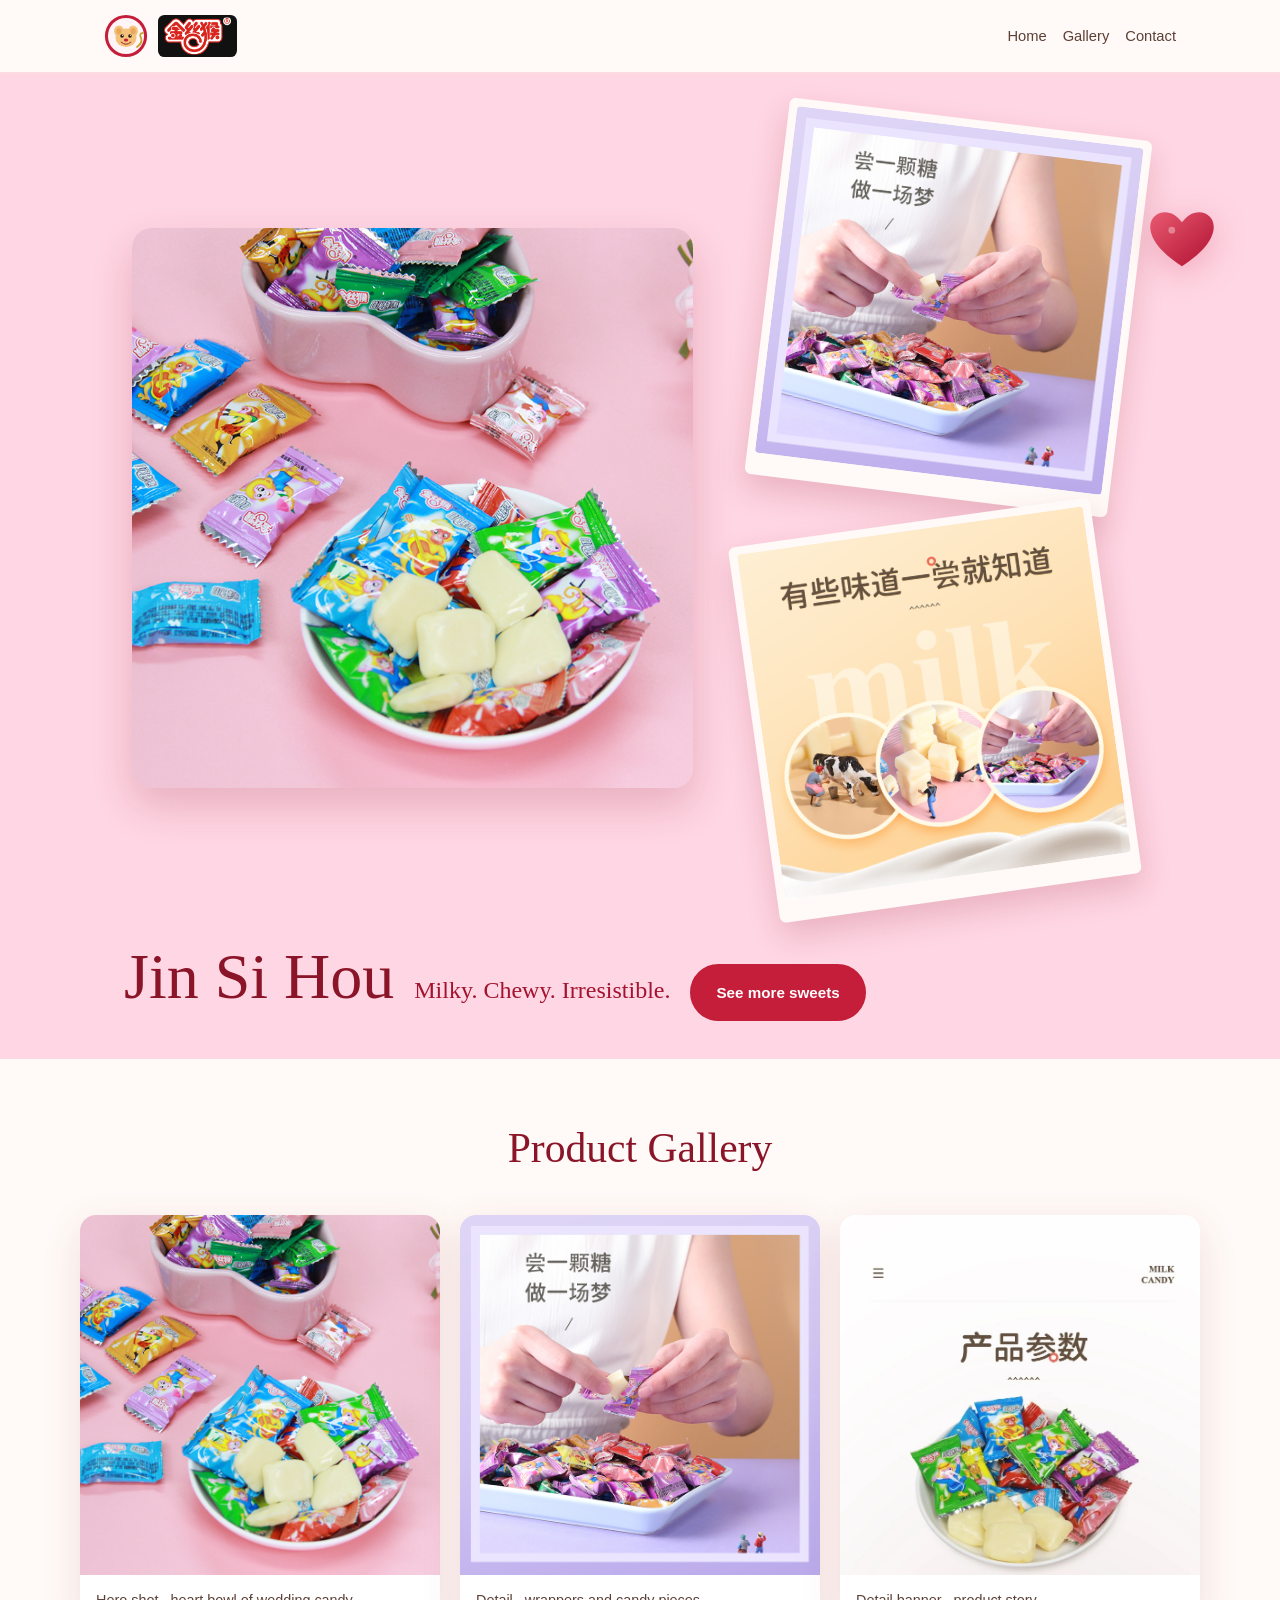
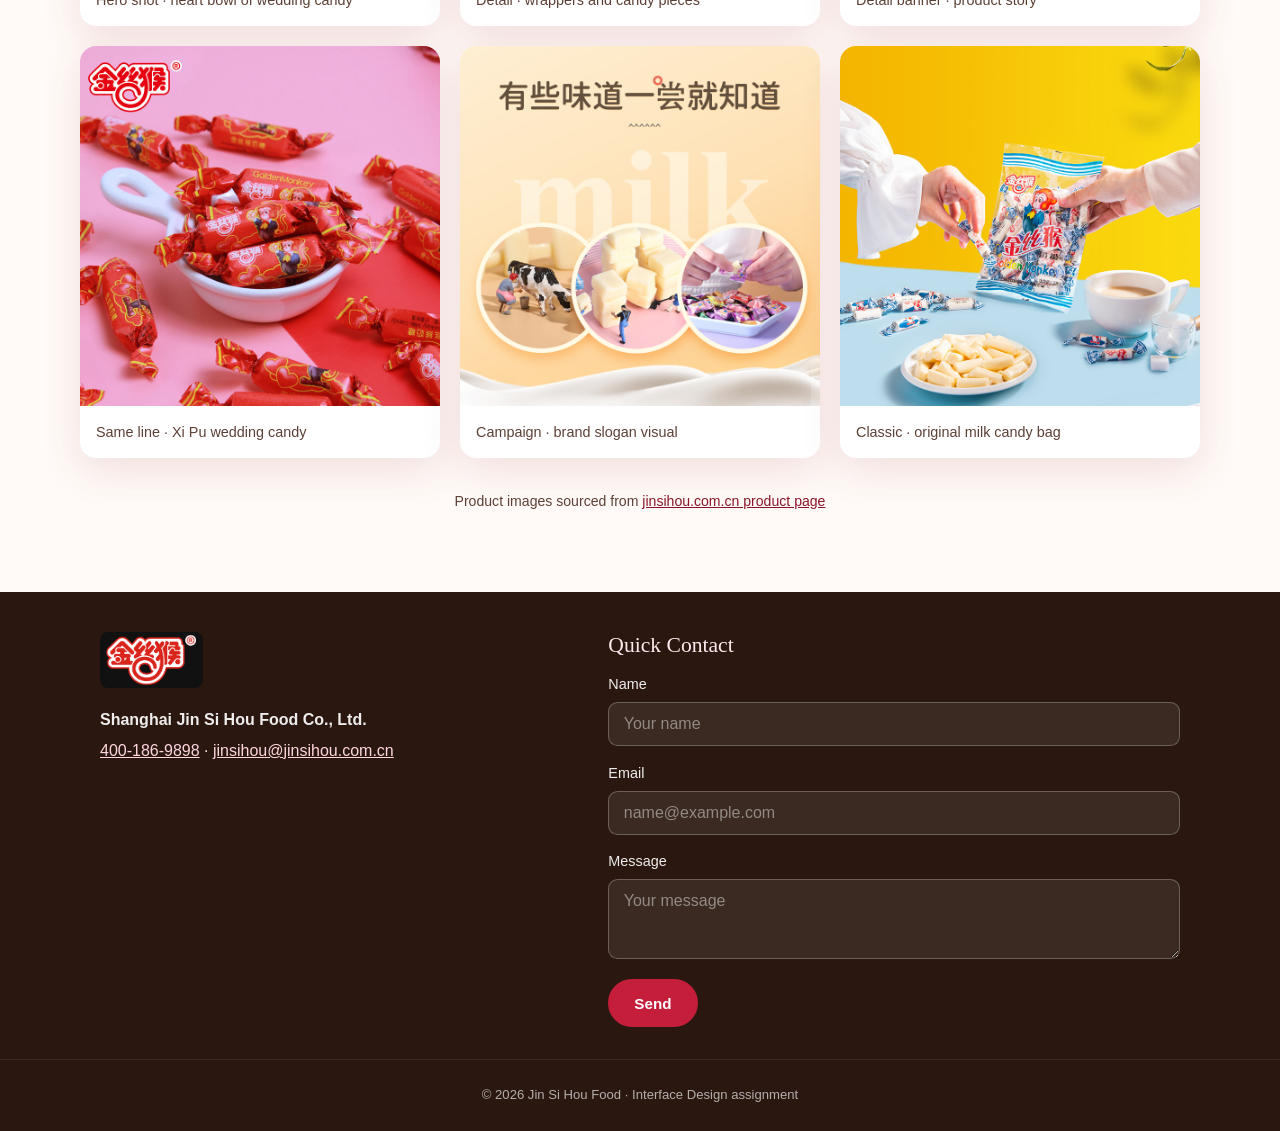
==== commit 42e255ff: "feat: enhance navigation and footer with contact section and updated content" ====
--- a/labs/interface-design/index.html
+++ b/labs/interface-design/index.html
@@ -44,39 +44,51 @@
 						alt="Jin Si Hou"
 					/>
 				</a>
-				<!-- Primary navigation: Home + Gallery only -->
+				<!-- Primary navigation -->
 				<nav class="primary-nav" aria-label="Primary">
 					<ul>
 						<li><a href="#top">Home</a></li>
 						<li><a href="#gallery">Gallery</a></li>
+						<li><a href="#contact">Contact</a></li>
 					</ul>
 				</nav>
 			</div>
 		</header>
 
 		<main id="main-content">
-			<!--  HOME / HERO  -->
+			<!-- Home: image-first candy showcase -->
 			<section class="hero" id="top" aria-labelledby="hero-heading">
-				<div class="hero-media">
-					<img
-						src="images/product-main.jpg"
-						width="800"
-						height="800"
-						alt="Colorful Jin Si Hou milk candy wrappers and creamy candies in a pink heart-shaped bowl"
-					/>
+				<div class="hero-stage">
+					<figure class="hero-shot hero-shot-main">
+						<img
+							src="images/product-main.jpg"
+							width="800"
+							height="800"
+							alt="Creamy Jin Si Hou milk candies in colorful wrappers"
+						/>
+					</figure>
+					<figure class="hero-shot hero-shot-side hero-shot-a">
+						<img
+							src="images/product-detail-2.jpg"
+							width="800"
+							height="800"
+							alt="Close-up of soft milk candy pieces"
+						/>
+					</figure>
+					<figure class="hero-shot hero-shot-side hero-shot-b">
+						<img
+							src="images/product-detail-1.jpg"
+							width="800"
+							height="800"
+							alt="Jin Si Hou candy campaign photo"
+						/>
+					</figure>
 				</div>
 				<div class="hero-copy">
-					<p class="hero-eyebrow">Shanghai Jin Si Hou Food · Candy</p>
 					<h1 id="hero-heading">Jin Si Hou</h1>
-					<p class="hero-tagline">Some flavors you know at first taste</p>
-					<p class="hero-lead">
-						500g wedding milk candy · bulk treats for ceremonies and favors
-					</p>
-					<div class="hero-actions">
-						<a class="btn btn-primary" href="#gallery">View gallery</a>
-					</div>
-				</div>
-				<!-- Floating SVG accent for engagement -->
+					<p class="hero-tagline">Milky. Chewy. Irresistible.</p>
+					<a class="btn btn-primary" href="#gallery">See more sweets</a>
+				</div>
 				<img
 					class="hero-deco hero-deco-heart"
 					src="svg/candy-heart.svg"
@@ -96,10 +108,6 @@
 				<div class="section-inner">
 					<header class="section-header">
 						<h2 id="gallery-heading">Product Gallery</h2>
-						<p>
-							Real product photos from the official Jin Si Hou site — color,
-							texture, and wedding-candy atmosphere
-						</p>
 					</header>
 					<div class="gallery-grid">
 						<figure>
@@ -170,13 +178,72 @@
 			</section>
 		</main>
 
-		<!--  FOOTER: logo + company info + contact form  -->
-		<footer class="site-footer">
+		<!-- Footer: logo, short company info, quick contact form -->
+		<footer class="site-footer" id="contact">
+			<div class="footer-inner">
+				<div class="footer-brand">
+					<img
+						class="footer-logo"
+						src="images/logo.png"
+						width="200"
+						height="110"
+						alt="Jin Si Hou company logo"
+					/>
+					<address class="footer-info">
+						<p><strong>Shanghai Jin Si Hou Food Co., Ltd.</strong></p>
+						<p>
+							<a href="tel:4001869898">400-186-9898</a>
+							·
+							<a href="mailto:jinsihou@jinsihou.com.cn"
+								>jinsihou@jinsihou.com.cn</a
+							>
+						</p>
+					</address>
+				</div>
+
+				<!-- Quick contact form -->
+				<div class="footer-form-wrap">
+					<h2>Quick Contact</h2>
+					<form class="contact-form" action="#" method="post">
+						<div class="form-field">
+							<label for="contact-name">Name</label>
+							<input
+								type="text"
+								id="contact-name"
+								name="name"
+								required
+								autocomplete="name"
+								placeholder="Your name"
+							/>
+						</div>
+						<div class="form-field">
+							<label for="contact-email">Email</label>
+							<input
+								type="email"
+								id="contact-email"
+								name="email"
+								required
+								autocomplete="email"
+								placeholder="name@example.com"
+							/>
+						</div>
+						<div class="form-field">
+							<label for="contact-message">Message</label>
+							<textarea
+								id="contact-message"
+								name="message"
+								rows="3"
+								required
+								placeholder="Your message"
+							></textarea>
+						</div>
+						<button type="submit" class="btn btn-primary">Send</button>
+					</form>
+				</div>
+			</div>
+
 			<div class="footer-bottom">
-				<p>
-					&copy; 2026 Jin Si Hou Food · Interface Design assignment homepage
-				</p>
-				<p>Content from the official website</p>
+				<p>&copy; 2026 Jin Si Hou Food · Interface Design assignment</p>
 			</div>
 		</footer>
 	</body>
--- a/labs/interface-design/css/styles.css
+++ b/labs/interface-design/css/styles.css
@@ -1,3 +1,4 @@
+/* Jin Si Hou candy homepage styles — external stylesheet only */
 :root {
 	--brand-red: #c41e3a;
 	--brand-red-dark: #8b1528;
@@ -7,8 +8,8 @@
 	--white: #ffffff;
 	--shadow: 0 12px 40px rgba(139, 21, 40, 0.12);
 	--radius: 1rem;
-	--font-display: 'Fraunces', Georgia, serif;
-	--font-body: 'Outfit', 'Segoe UI', sans-serif;
+	--font-display: 'Fraunces', Georgia, serif; /* custom display font */
+	--font-body: 'Outfit', 'Segoe UI', sans-serif; /* custom body font */
 	--max-width: 1120px;
 	--header-h: 4.5rem;
 }
@@ -179,97 +180,151 @@
 	color: var(--brand-red);
 }
 
+/* Hero: large left photo + two tilted polaroids on the right */
 .hero {
 	position: relative;
+	padding: 1.25rem 1rem 1.5rem;
+	display: flex;
+	flex-direction: column;
+	gap: 1rem;
+	background: #ffd6e4;
+	overflow: hidden;
+}
+
+.hero-stage {
 	display: grid;
-	min-height: calc(100vh - var(--header-h));
+	grid-template-columns: 1.35fr 1fr;
+	grid-template-rows: 1fr 1fr;
+	align-items: center;
+	column-gap: 1.75rem;
+	row-gap: 1.25rem;
+	width: min(100%, 880px);
+	margin-inline: auto;
+	padding: 0.75rem 0.5rem;
+}
+
+.hero-shot {
+	position: relative;
+	margin: 0;
+}
+
+.hero-shot img {
+	width: 100%;
+	height: auto;
+	aspect-ratio: 1 / 1;
+	object-fit: cover;
+	display: block;
+}
+
+.hero-shot-main {
+	grid-row: 1 / span 2;
+	border-radius: 1.25rem;
 	overflow: hidden;
-	background: var(--brand-red-dark);
-}
-
-.hero-media {
-	position: absolute;
-	inset: 0;
-}
-
-.hero-media img {
-	width: 100%;
-	height: 100%;
-	object-fit: cover;
-	object-position: center;
-}
-
-.hero-media::after {
-	content: '';
-	position: absolute;
-	inset: 0;
-	background: rgba(42, 24, 16, 0.35);
+	box-shadow: 0 18px 40px rgba(139, 21, 40, 0.2);
+	z-index: 1;
+}
+
+.hero-shot-main img {
+	transition: transform 0.5s ease;
+}
+
+.hero-shot-main:hover img {
+	transform: scale(1.04);
+}
+
+/* Polaroid-style side cards with soft rotation */
+.hero-shot-side {
+	background: #fffaf7;
+	padding: 0.5rem 0.5rem 1.35rem;
+	border-radius: 0.4rem;
+	box-shadow: 0 14px 30px rgba(139, 21, 40, 0.18);
+	z-index: 2;
+	transition: transform 0.35s ease;
+}
+
+.hero-shot-side img {
+	border-radius: 0.25rem;
+}
+
+.hero-shot-a {
+	transform: rotate(6deg) translateX(0.35rem);
+	justify-self: center;
+	width: 88%;
+}
+
+.hero-shot-b {
+	transform: rotate(-7deg) translateX(-0.2rem);
+	justify-self: center;
+	width: 88%;
+}
+
+.hero-shot-a:hover {
+	transform: rotate(2deg) translateX(0.35rem) scale(1.03);
+	z-index: 3;
+}
+
+.hero-shot-b:hover {
+	transform: rotate(-2deg) translateX(-0.2rem) scale(1.03);
+	z-index: 3;
 }
 
 .hero-copy {
 	position: relative;
 	z-index: 2;
-	align-self: end;
-	max-width: 36rem;
-	padding: 3.5rem 1.5rem 3rem;
-	color: var(--white);
-}
-
-.hero-eyebrow {
-	margin: 0 0 0.5rem;
-	font-size: 0.85rem;
-	letter-spacing: 0.08em;
-	text-transform: uppercase;
-	opacity: 0.9;
+	display: flex;
+	flex-wrap: wrap;
+	align-items: baseline;
+	gap: 0.65rem 1.25rem;
+	padding: 0.35rem 0.25rem;
+	width: min(100%, 880px);
+	margin-inline: auto;
+	animation: copy-rise 0.8s ease-out;
 }
 
 .hero-copy h1 {
-	font-size: clamp(3rem, 10vw, 5.5rem);
-	margin: 0 0 0.2em;
-	letter-spacing: 0.06em;
-	text-shadow: 0 4px 24px rgba(0, 0, 0, 0.35);
+	font-size: clamp(2.4rem, 8vw, 4rem);
+	margin: 0;
+	color: var(--brand-red-dark);
 }
 
 .hero-tagline {
 	font-family: var(--font-display);
-	font-size: clamp(1.35rem, 3.5vw, 2rem);
-	margin: 0 0 0.6em;
-	color: #ffe7ec;
-}
-
-.hero-lead {
-	margin: 0 0 1.5rem;
-	font-size: 1.05rem;
-	max-width: 28rem;
-	opacity: 0.95;
-}
-
-.hero-actions {
-	display: flex;
-	flex-wrap: wrap;
-	gap: 0.75rem;
+	font-size: clamp(1.1rem, 2.8vw, 1.5rem);
+	margin: 0;
+	color: #a3122e;
 }
 
 .hero-deco {
 	position: absolute;
 	z-index: 2;
-	filter: drop-shadow(0 8px 16px rgba(0, 0, 0, 0.25));
+	filter: drop-shadow(0 8px 16px rgba(196, 30, 58, 0.25));
 	animation: floaty 4.5s ease-in-out infinite;
 }
 
 .hero-deco-heart {
-	top: 18%;
-	right: 12%;
+	top: 10%;
+	right: 6%;
 	width: 56px;
 }
 
 @keyframes floaty {
 	0%,
 	100% {
+		transform: translateY(0) rotate(-4deg);
+	}
+	50% {
+		transform: translateY(-14px) rotate(4deg);
+	}
+}
+
+@keyframes copy-rise {
+	from {
+		opacity: 0;
+		transform: translateY(14px);
+	}
+	to {
+		opacity: 1;
 		transform: translateY(0);
-	}
-	50% {
-		transform: translateY(-12px);
 	}
 }
 
@@ -304,6 +359,7 @@
 	color: var(--ink-soft);
 }
 
+/* Product gallery grid */
 .gallery-grid {
 	display: grid;
 	gap: 1.25rem;
@@ -344,9 +400,96 @@
 .site-footer {
 	background: #2a1810;
 	color: rgba(255, 255, 255, 0.92);
+	padding-top: 2.5rem;
+}
+
+.footer-inner {
+	max-width: var(--max-width);
+	margin: 0 auto;
+	padding: 0 1.25rem 2rem;
+	display: grid;
+	gap: 2rem;
+}
+
+.footer-brand {
+	display: flex;
+	flex-direction: column;
+	align-items: flex-start;
+	gap: 0.85rem;
+}
+
+.footer-logo {
+	height: 56px;
+	width: auto;
+	background: #111;
+	border-radius: 0.5rem;
+	padding: 0.2rem 0.4rem;
+}
+
+.footer-info {
+	font-style: normal;
+}
+
+.footer-info p {
+	margin: 0.25rem 0;
+}
+
+.footer-form-wrap h2 {
+	font-size: 1.35rem;
+	color: #ffe7ec;
+}
+
+.footer-info a {
+	color: #ffd6e0;
+}
+
+/* Footer contact form fields */
+.contact-form {
+	display: grid;
+	gap: 0.9rem;
+}
+
+.form-field {
+	display: grid;
+	gap: 0.35rem;
+}
+
+.form-field label {
+	font-size: 0.9rem;
+	font-weight: 500;
+}
+
+.form-field input,
+.form-field textarea {
+	width: 100%;
+	padding: 0.75rem 0.9rem;
+	border: 1px solid rgba(255, 255, 255, 0.25);
+	border-radius: 0.6rem;
+	background: rgba(255, 255, 255, 0.08);
+	color: var(--white);
+	font-family: var(--font-body);
+	font-size: 1rem;
+}
+
+.form-field input::placeholder,
+.form-field textarea::placeholder {
+	color: rgba(255, 255, 255, 0.45);
+}
+
+.form-field input:focus,
+.form-field textarea:focus {
+	outline: 2px solid #c9a227;
+	outline-offset: 2px;
+	border-color: transparent;
+}
+
+.footer-form-wrap .btn-primary {
+	justify-self: start;
+	margin-top: 0.35rem;
 }
 
 .footer-bottom {
+	border-top: 1px solid rgba(255, 255, 255, 0.12);
 	padding: 1.25rem;
 	text-align: center;
 	font-size: 0.82rem;
@@ -357,13 +500,38 @@
 	margin: 0.25rem 0;
 }
 
+/* Breakpoints: tablet ~768px, desktop ~1024px, small phones ~480px */
 @media (min-width: 768px) {
+	.hero {
+		padding: 1.5rem 1.5rem 1.75rem;
+	}
+
+	.hero-stage {
+		width: min(100%, 960px);
+		column-gap: 2rem;
+		row-gap: 1.5rem;
+		padding: 1rem 0.75rem;
+	}
+
+	.hero-shot-a {
+		transform: rotate(7deg) translateX(0.5rem);
+	}
+
+	.hero-shot-b {
+		transform: rotate(-8deg) translateX(-0.35rem);
+	}
+
 	.hero-copy {
-		padding: 4.5rem 3rem 4rem;
+		width: min(100%, 960px);
 	}
 
 	.gallery-grid {
 		grid-template-columns: repeat(2, 1fr);
+	}
+
+	.footer-inner {
+		grid-template-columns: 1fr 1.2fr;
+		align-items: start;
 	}
 }
 
@@ -374,28 +542,24 @@
 	}
 
 	.hero {
-		grid-template-columns: 1.1fr 0.9fr;
-	}
-
-	.hero-media {
-		position: relative;
-		min-height: calc(100vh - var(--header-h));
+		padding: 1.75rem 2rem 2rem;
+		max-width: 1280px;
+		margin: 0 auto;
+	}
+
+	.hero-stage {
+		width: min(100%, 1040px);
+		column-gap: 2.5rem;
 	}
 
 	.hero-copy {
-		align-self: center;
-		background: var(--brand-red-dark);
-		min-height: calc(100vh - var(--header-h));
-		display: flex;
-		flex-direction: column;
-		justify-content: center;
-		padding: 3rem 3.5rem;
-		max-width: none;
+		width: min(100%, 1040px);
 	}
 
 	.hero-deco-heart {
-		right: 42%;
+		right: 5%;
 		top: 14%;
+		width: 68px;
 	}
 
 	.gallery-grid {
@@ -404,6 +568,23 @@
 
 	.gallery-grid figure:nth-child(3) img {
 		aspect-ratio: 1 / 1;
+	}
+}
+
+@media (prefers-reduced-motion: reduce) {
+	.hero-shot-main img,
+	.hero-shot-side,
+	.hero-copy,
+	.hero-deco {
+		animation: none;
+		transition: none;
+	}
+
+	.hero-shot-a,
+	.hero-shot-b,
+	.hero-shot-a:hover,
+	.hero-shot-b:hover {
+		transform: none;
 	}
 }
 
@@ -420,6 +601,33 @@
 		height: 34px;
 	}
 
+	.hero-stage {
+		grid-template-columns: 1fr 1fr;
+		grid-template-rows: auto auto;
+		width: 100%;
+		column-gap: 0.85rem;
+		row-gap: 1rem;
+		padding: 0.5rem 0.25rem 0.75rem;
+	}
+
+	.hero-shot-main {
+		grid-column: 1 / -1;
+		grid-row: auto;
+	}
+
+	.hero-shot-a,
+	.hero-shot-b {
+		width: 92%;
+	}
+
+	.hero-shot-a {
+		transform: rotate(5deg);
+	}
+
+	.hero-shot-b {
+		transform: rotate(-5deg);
+	}
+
 	.hero-deco {
 		display: none;
 	}
